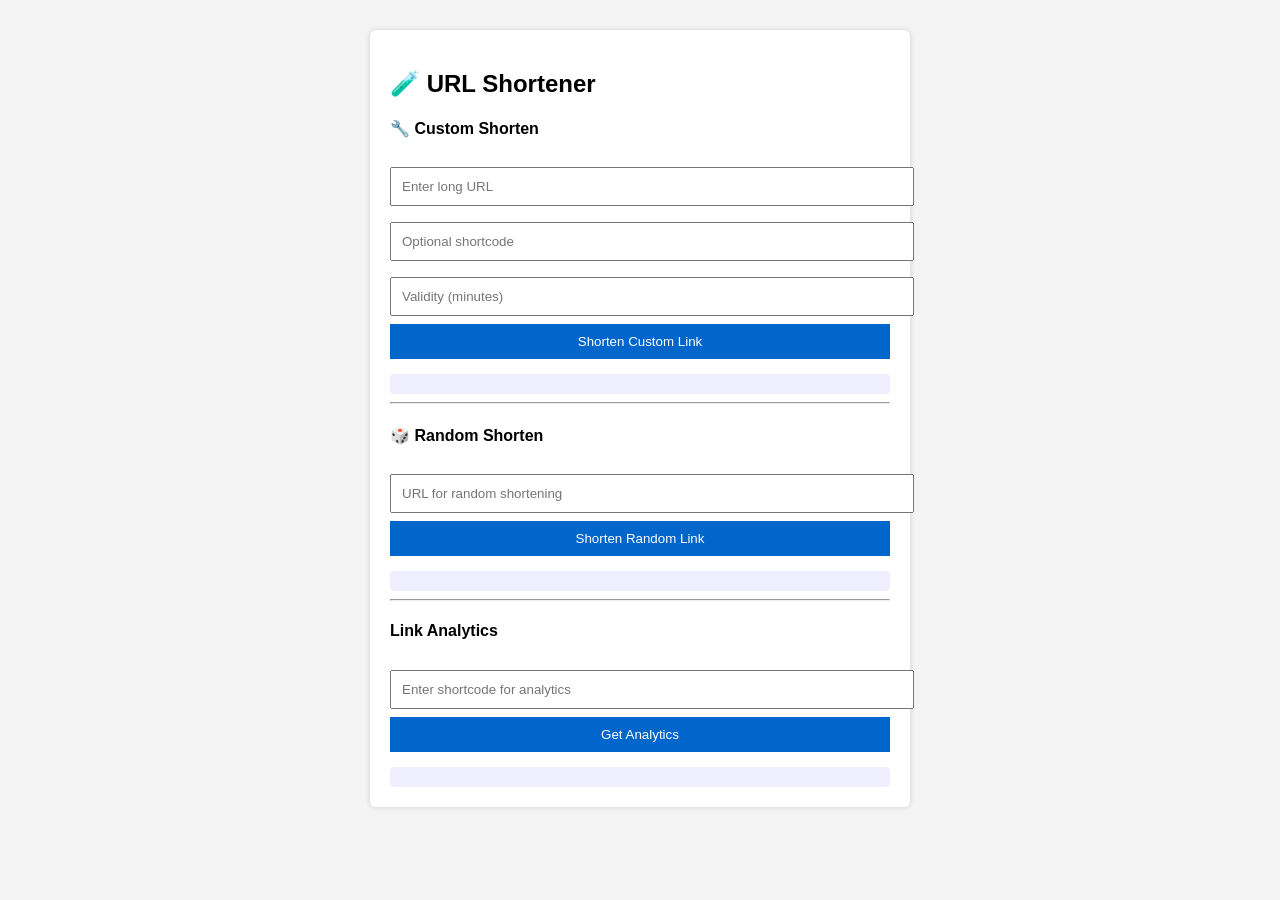
==== src/main/resources/static/index.html @ 47bb6af8 "Initial commit: backend + frontend project" ====
<!DOCTYPE html>
<html lang="en">
  <head>
    <meta charset="UTF-8" />
    <meta name="viewport" content="width=device-width, initial-scale=1.0" />
    <title>URL Shortener</title>
    <link rel="stylesheet" href="style.css" />
  </head>
  <body>
    <div class="container">
      <h2>🧪 URL Shortener</h2>

      <!-- Custom Shorten -->
      <h4>🔧 Custom Shorten</h4>
      <input type="text" id="url" placeholder="Enter long URL" />
      <input type="text" id="shortcode" placeholder="Optional shortcode" />
      <input type="number" id="validity" placeholder="Validity (minutes)" />
      <button onclick="shorten()">Shorten Custom Link</button>

      <div id="result" class="output"></div>

      <hr />

      <!-- Random Shorten -->
      <h4>🎲 Random Shorten</h4>
      <input
        type="text"
        id="randomUrl"
        placeholder="URL for random shortening"
      />
      <button onclick="shortenRandom()">Shorten Random Link</button>

      <div id="randomResult" class="output"></div>

      <hr />

      <!-- Analytics -->
      <h4>Link Analytics</h4>
      <input
        type="text"
        id="analyticsCode"
        placeholder="Enter shortcode for analytics"
      />
      <button onclick="getAnalytics()">Get Analytics</button>

      <div id="analyticsResult" class="output"></div>
    </div>

    <script src="script.js"></script>
  </body>
</html>
---- src/main/resources/static/style.css ----
body {
  font-family: sans-serif;
  background: #f4f4f4;
  margin: 0;
  padding: 30px;
}
.container {
  max-width: 500px;
  margin: auto;
  background: white;
  padding: 20px;
  border-radius: 6px;
  box-shadow: 0 0 5px #ccc;
}
input {
  width: 100%;
  padding: 10px;
  margin: 8px 0;
}
button {
  padding: 10px;
  width: 100%;
  background-color: #0066cc;
  color: white;
  border: none;
  cursor: pointer;
}
.output {
  background: #eef;
  padding: 10px;
  margin-top: 15px;
  border-radius: 4px;
  white-space: pre-wrap;
}
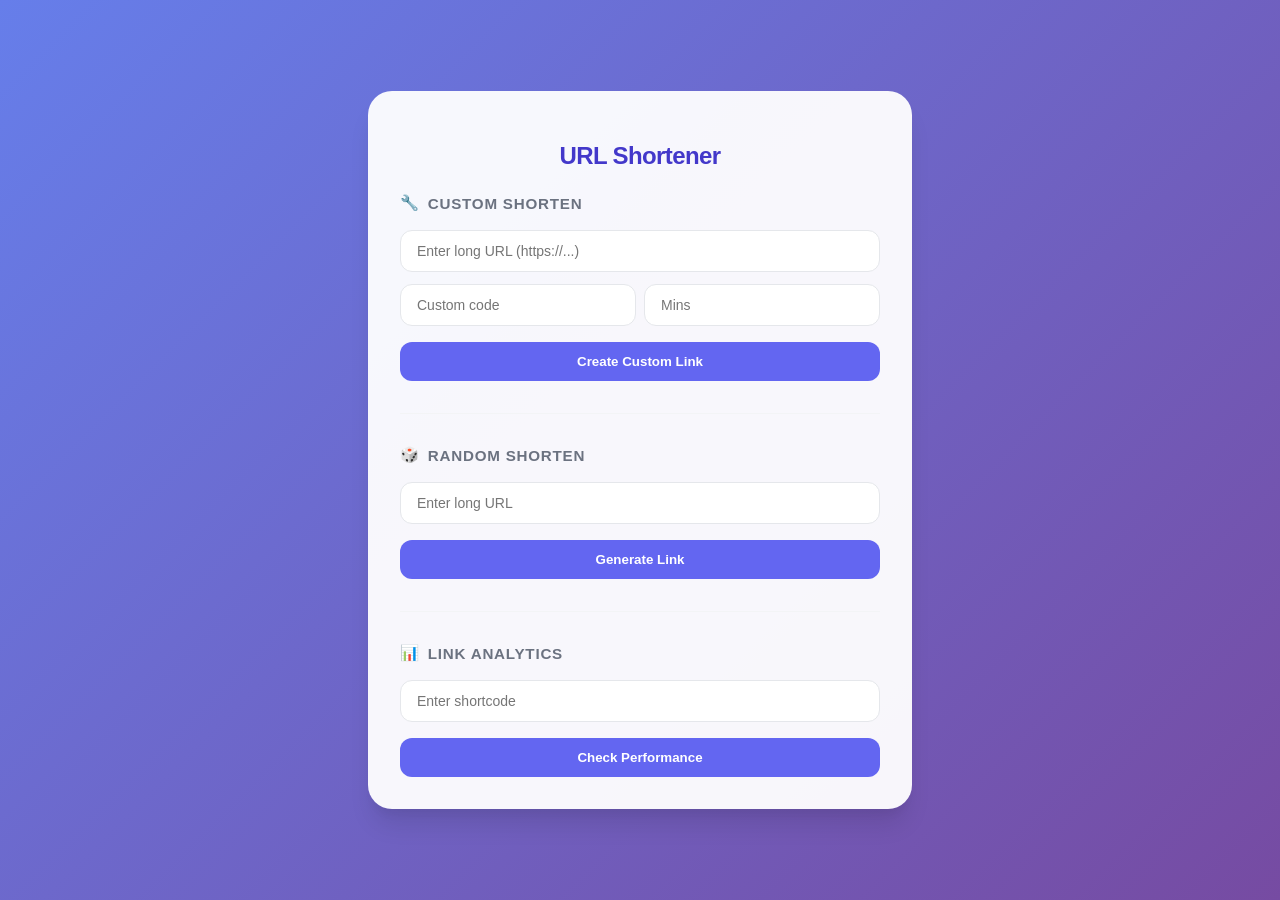
==== commit d7059523: "Enhanced the UI" ====
--- a/src/main/resources/static/index.html
+++ b/src/main/resources/static/index.html
@@ -8,44 +8,38 @@
   </head>
   <body>
     <div class="container">
-      <h2>🧪 URL Shortener</h2>
+      <h2>URL Shortener</h2>
 
-      <!-- Custom Shorten -->
-      <h4>🔧 Custom Shorten</h4>
-      <input type="text" id="url" placeholder="Enter long URL" />
-      <input type="text" id="shortcode" placeholder="Optional shortcode" />
-      <input type="number" id="validity" placeholder="Validity (minutes)" />
-      <button onclick="shorten()">Shorten Custom Link</button>
-
-      <div id="result" class="output"></div>
+      <section>
+        <h4><span>🔧</span> Custom Shorten</h4>
+        <input type="text" id="url" placeholder="Enter long URL (https://...)" />
+        <div style="display: flex; gap: 8px;">
+          <input type="text" id="shortcode" placeholder="Custom code" />
+          <input type="number" id="validity" placeholder="Mins" />
+        </div>
+        <button onclick="shorten()">Create Custom Link</button>
+        <div id="result" class="output"></div>
+      </section>
 
       <hr />
 
-      <!-- Random Shorten -->
-      <h4>🎲 Random Shorten</h4>
-      <input
-        type="text"
-        id="randomUrl"
-        placeholder="URL for random shortening"
-      />
-      <button onclick="shortenRandom()">Shorten Random Link</button>
-
-      <div id="randomResult" class="output"></div>
+      <section>
+        <h4><span>🎲</span> Random Shorten</h4>
+        <input type="text" id="randomUrl" placeholder="Enter long URL" />
+        <button onclick="shortenRandom()">Generate Link</button>
+        <div id="randomResult" class="output"></div>
+      </section>
 
       <hr />
 
-      <!-- Analytics -->
-      <h4>Link Analytics</h4>
-      <input
-        type="text"
-        id="analyticsCode"
-        placeholder="Enter shortcode for analytics"
-      />
-      <button onclick="getAnalytics()">Get Analytics</button>
-
-      <div id="analyticsResult" class="output"></div>
+      <section>
+        <h4><span>📊</span> Link Analytics</h4>
+        <input type="text" id="analyticsCode" placeholder="Enter shortcode" />
+        <button onclick="getAnalytics()">Check Performance</button>
+        <div id="analyticsResult" class="output"></div>
+      </section>
     </div>
 
     <script src="script.js"></script>
   </body>
-</html>
+</html>
--- a/src/main/resources/static/style.css
+++ b/src/main/resources/static/style.css
@@ -1,34 +1,110 @@
+:root {
+  --primary: #6366f1;
+  --primary-hover: #4f46e5;
+  --bg-gradient: linear-gradient(135deg, #667eea 0%, #764ba2 100%);
+  --card-bg: rgba(255, 255, 255, 0.95);
+  --text-main: #1f2937;
+  --text-muted: #6b7280;
+}
+
 body {
-  font-family: sans-serif;
-  background: #f4f4f4;
+  font-family: 'Inter', -apple-system, BlinkMacSystemFont, "Segoe UI", Roboto, sans-serif;
+  background: var(--bg-gradient);
+  min-height: 100vh;
   margin: 0;
-  padding: 30px;
+  display: flex;
+  align-items: center;
+  justify-content: center;
+  color: var(--text-main);
 }
+
 .container {
-  max-width: 500px;
-  margin: auto;
-  background: white;
-  padding: 20px;
-  border-radius: 6px;
-  box-shadow: 0 0 5px #ccc;
+  max-width: 480px;
+  width: 90%;
+  background: var(--card-bg);
+  padding: 2rem;
+  border-radius: 1.5rem;
+  box-shadow: 0 20px 25px -5px rgba(0, 0, 0, 0.1), 0 10px 10px -5px rgba(0, 0, 0, 0.04);
 }
+
+h2 {
+  text-align: center;
+  margin-bottom: 1.5rem;
+  font-weight: 800;
+  letter-spacing: -0.025em;
+  color: #4338ca;
+}
+
+h4 {
+  margin-top: 1.5rem;
+  margin-bottom: 0.75rem;
+  font-size: 0.95rem;
+  text-transform: uppercase;
+  letter-spacing: 0.05em;
+  color: var(--text-muted);
+  display: flex;
+  align-items: center;
+  gap: 8px;
+}
+
 input {
   width: 100%;
-  padding: 10px;
-  margin: 8px 0;
+  padding: 12px 16px;
+  margin: 6px 0;
+  border: 1px solid #e5e7eb;
+  border-radius: 0.75rem;
+  box-sizing: border-box;
+  font-size: 14px;
+  transition: all 0.2s ease;
+  outline: none;
 }
+
+input:focus {
+  border-color: var(--primary);
+  box-shadow: 0 0 0 4px rgba(99, 102, 241, 0.1);
+}
+
 button {
-  padding: 10px;
   width: 100%;
-  background-color: #0066cc;
+  padding: 12px;
+  margin-top: 10px;
+  background-color: var(--primary);
   color: white;
   border: none;
+  border-radius: 0.75rem;
+  font-weight: 600;
   cursor: pointer;
+  transition: transform 0.1s ease, background-color 0.2s ease;
 }
+
+button:hover {
+  background-color: var(--primary-hover);
+}
+
+button:active {
+  transform: scale(0.98);
+}
+
+hr {
+  border: 0;
+  height: 1px;
+  background: #f3f4f6;
+  margin: 2rem 0;
+}
+
 .output {
-  background: #eef;
-  padding: 10px;
-  margin-top: 15px;
-  border-radius: 4px;
-  white-space: pre-wrap;
+  background: #f9fafb;
+  padding: 12px;
+  margin-top: 1rem;
+  border-radius: 0.75rem;
+  font-family: 'SFMono-Regular', Consolas, monospace;
+  font-size: 0.85rem;
+  border-left: 4px solid var(--primary);
+  color: #374151;
+  word-break: break-all;
+}
+
+/* Hide empty output divs */
+.output:empty {
+  display: none;
 }
